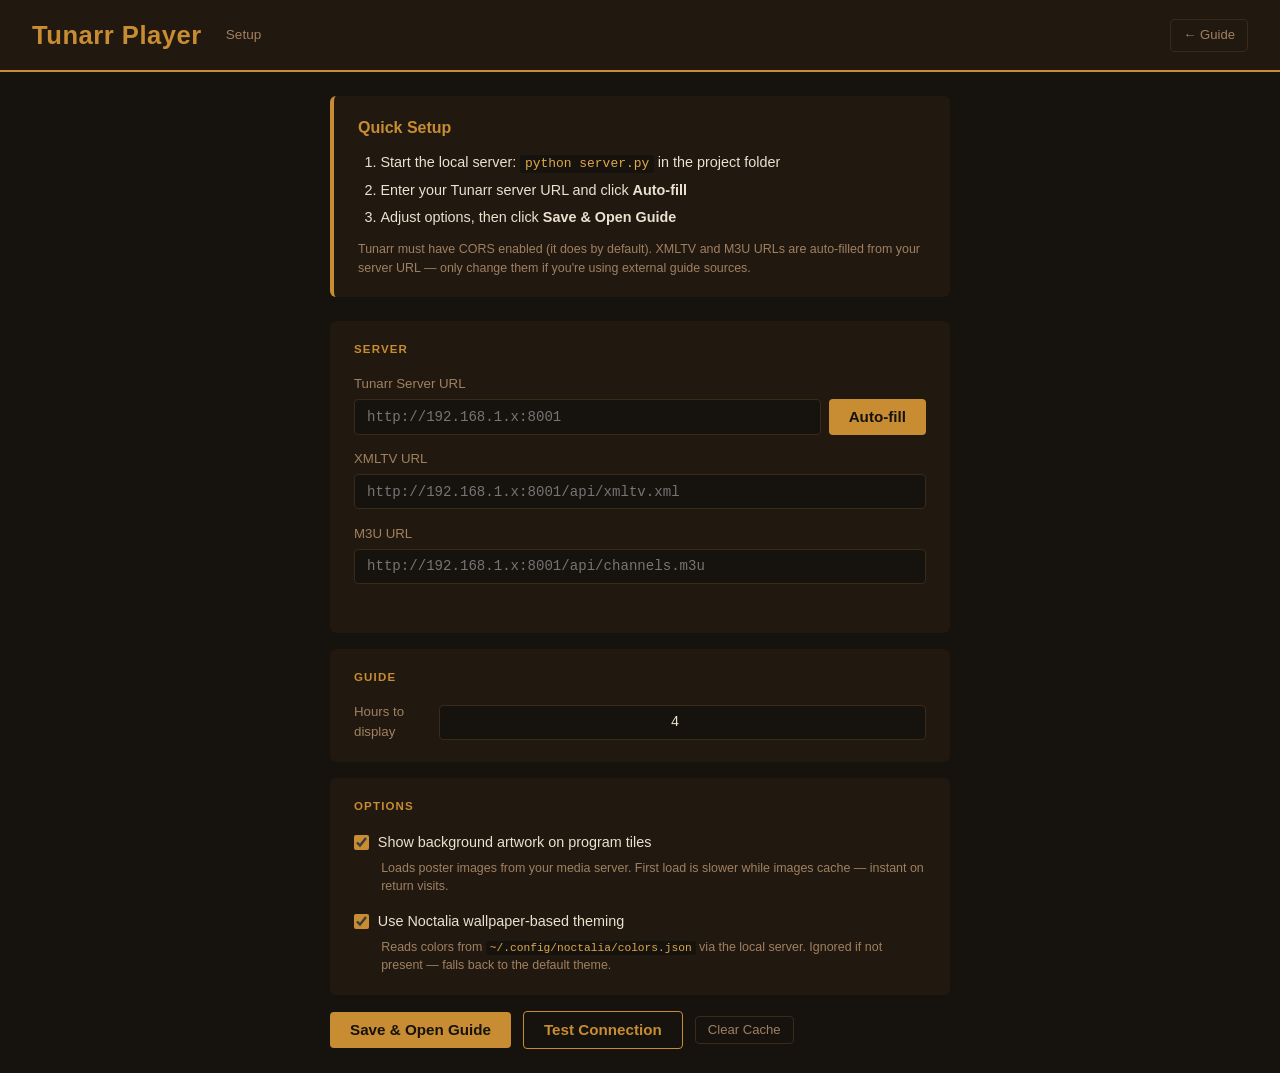
==== config.html @ 565047bf "first push" ====
<!DOCTYPE html>
<html lang="en">
<head>
    <meta charset="UTF-8">
    <meta name="viewport" content="width=device-width, initial-scale=1.0">
    <title>Tunarr Player — Setup</title>
    <link rel="stylesheet" href="css/style.css">
    <link rel="stylesheet" href="css/dark.css">
</head>
<body>
    <header>
        <h1>Tunarr Player</h1>
        <div class="time-display">Setup</div>
        <nav class="header-nav">
            <a href="index.html" class="nav-btn">← Guide</a>
        </nav>
    </header>

    <main>
        <div class="config-wrap">

            <div class="config-intro">
                <h2>Quick Setup</h2>
                <ol>
                    <li>Start the local server: <code>python server.py</code> in the project folder</li>
                    <li>Enter your Tunarr server URL and click <strong>Auto-fill</strong></li>
                    <li>Adjust options, then click <strong>Save &amp; Open Guide</strong></li>
                </ol>
                <p class="hint" style="margin-top:0.75rem; padding-left:0">
                    Tunarr must have CORS enabled (it does by default). XMLTV and M3U URLs
                    are auto-filled from your server URL — only change them if you're using
                    external guide sources.
                </p>
            </div>

            <form id="config-form">

                <section class="config-section">
                    <h3>Server</h3>
                    <div class="field-row">
                        <label for="server-url">Tunarr Server URL</label>
                        <div class="input-group">
                            <input type="text" id="server-url"
                                placeholder="http://192.168.1.x:8001" spellcheck="false">
                            <button type="button" id="auto-fill-btn" class="reload-btn">Auto-fill</button>
                        </div>
                    </div>
                    <div class="field-row">
                        <label for="xmltv-url">XMLTV URL</label>
                        <input type="text" id="xmltv-url"
                            placeholder="http://192.168.1.x:8001/api/xmltv.xml" spellcheck="false">
                    </div>
                    <div class="field-row">
                        <label for="m3u-url">M3U URL</label>
                        <input type="text" id="m3u-url"
                            placeholder="http://192.168.1.x:8001/api/channels.m3u" spellcheck="false">
                    </div>
                    <div id="connection-status" class="connection-status"></div>
                </section>

                <section class="config-section">
                    <h3>Guide</h3>
                    <div class="field-row field-row--inline">
                        <label for="guide-hours">Hours to display</label>
                        <input type="number" id="guide-hours" min="1" max="12" value="4">
                    </div>
                </section>

                <section class="config-section">
                    <h3>Options</h3>
                    <label class="checkbox-label">
                        <input type="checkbox" id="show-bg-images" checked>
                        <span>Show background artwork on program tiles</span>
                    </label>
                    <p class="hint">
                        Loads poster images from your media server. First load is slower while
                        images cache — instant on return visits.
                    </p>
                    <label class="checkbox-label">
                        <input type="checkbox" id="noctalia-theme" checked>
                        <span>Use Noctalia wallpaper-based theming</span>
                    </label>
                    <p class="hint">
                        Reads colors from <code>~/.config/noctalia/colors.json</code> via the
                        local server. Ignored if not present — falls back to the default theme.
                    </p>
                </section>

                <div class="config-actions">
                    <button type="submit" class="reload-btn">Save &amp; Open Guide</button>
                    <button type="button" id="test-btn" class="pip-btn">Test Connection</button>
                    <button type="button" id="clear-cache-btn" class="nav-btn">Clear Cache</button>
                </div>

            </form>
        </div>
    </main>

    <script src="js/config.js"></script>
</body>
</html>
---- css/style.css ----
* { margin: 0; padding: 0; box-sizing: border-box; }

body {
    font-family: -apple-system, BlinkMacSystemFont, 'Segoe UI', Roboto, Ubuntu, Cantarell, sans-serif;
    line-height: 1.5;
}

/* ── Header ──────────────────────────────────────────────────────────────────*/

header {
    padding: 1rem 2rem;
    border-bottom: 2px solid var(--accent-primary);
    display: flex;
    align-items: center;
    gap: 1.5rem;
}

header h1 {
    font-size: 1.6rem;
    color: var(--accent-primary);
    letter-spacing: 0.02em;
}

.time-display { font-size: 0.85rem; color: var(--text-secondary); }

.header-nav {
    margin-left: auto;
    display: flex;
    gap: 0.5rem;
    align-items: center;
}

.nav-btn {
    padding: 0.35rem 0.75rem;
    background: transparent;
    color: var(--text-secondary);
    border: 1px solid var(--border-color);
    border-radius: 4px;
    font-size: 0.82rem;
    font-family: inherit;
    cursor: pointer;
    text-decoration: none;
    display: inline-flex;
    align-items: center;
    gap: 0.3rem;
    transition: border-color 0.15s, color 0.15s;
    white-space: nowrap;
}

.nav-btn:hover {
    border-color: var(--accent-primary);
    color: var(--accent-primary);
}

.player-header { display: flex; align-items: center; gap: 1rem; width: 100%; }
.spacer        { flex: 1; }

/* ── Layout ──────────────────────────────────────────────────────────────────*/

main { padding: 1.5rem 2rem; }

/* ── Guide grid ──────────────────────────────────────────────────────────────*/

.guide-grid { display: flex; flex-direction: column; }

.guide-row {
    display: flex;
    border-bottom: 1px solid var(--border-color);
    min-height: 58px;
}

.channel-label {
    flex: 0 0 150px;
    padding: 0.75rem 1rem;
    border-right: 1px solid var(--border-color);
    border-left: 3px solid var(--accent-primary);
    font-weight: 600;
    font-size: 0.88rem;
    color: var(--accent-primary);
    display: flex;
    align-items: center;
    white-space: nowrap;
    overflow: hidden;
    text-overflow: ellipsis;
}

.guide-row.active-channel .channel-label {
    border-left-color: var(--accent-tertiary);
    color: var(--accent-tertiary);
    background: var(--current-program-bg);
}

.timeline {
    flex: 1;
    display: flex;
    gap: 2px;
    padding: 4px;
    overflow-x: auto;
    background: var(--bg-primary);
    /* overflow-x here clips absolute children — tooltips use fixed positioning instead */
}

/* ── Program boxes ───────────────────────────────────────────────────────────*/

.program-box {
    flex: 1;
    min-width: 180px;
    padding: 0.6rem 0.75rem;
    background: var(--program-bg);
    border: 1px solid var(--border-color);
    border-radius: 4px;
    cursor: pointer;
    transition: background 0.15s, border-color 0.15s, box-shadow 0.15s;
    position: relative;
    overflow: hidden;
}

.program-bg-image {
    position: absolute;
    inset: -10px;
    background-size: cover;
    background-position: center;
    filter: blur(8px);
    opacity: 0.18;
    z-index: 0;
    pointer-events: none;
}

.program-title,
.program-time {
    position: relative;
    z-index: 1;
}

.program-box:hover {
    background: var(--program-hover-bg);
    border-color: var(--accent-primary);
    box-shadow: 0 2px 10px var(--shadow);
}

.program-box.now-playing {
    border-left: 3px solid var(--accent-primary);
    background: var(--current-program-bg);
}

.program-title {
    font-weight: 600;
    font-size: 0.9rem;
    margin-bottom: 0.2rem;
    overflow: hidden;
    text-overflow: ellipsis;
    white-space: nowrap;
    color: var(--text-primary);
}

.program-time {
    font-size: 0.75rem;
    color: var(--text-secondary);
}

/* ── Global tooltip (fixed, escapes overflow containers) ─────────────────────*/

#global-tooltip {
    position: fixed;
    z-index: 9999;
    display: none;
    pointer-events: none;
    background: var(--tooltip-bg);
    color: var(--tooltip-text);
    border: 1px solid var(--accent-primary);
    border-radius: 8px;
    padding: 1rem;
    min-width: 270px;
    max-width: 360px;
    box-shadow: 0 8px 32px var(--shadow);
    font-size: 0.88rem;
    line-height: 1.45;
}

#global-tooltip h3 {
    color: var(--accent-primary);
    font-size: 1rem;
    margin-bottom: 0.35rem;
}

.tip-channel {
    font-size: 0.75rem;
    color: var(--accent-tertiary);
    margin-bottom: 0.35rem;
    text-transform: uppercase;
    letter-spacing: 0.05em;
}

#global-tooltip img {
    width: 100%;
    max-height: 150px;
    object-fit: cover;
    border-radius: 4px;
    margin-bottom: 0.5rem;
}

#global-tooltip p {
    color: var(--text-secondary);
    margin-bottom: 0.5rem;
}

.tip-meta {
    display: flex;
    gap: 0.75rem;
    flex-wrap: wrap;
    font-size: 0.78rem;
    color: var(--text-secondary);
    border-top: 1px solid var(--border-color);
    padding-top: 0.4rem;
    margin-top: 0.4rem;
}

/* ── Player page ─────────────────────────────────────────────────────────────*/

.back-button {
    padding: 0.45rem 0.9rem;
    background: var(--button-bg);
    color: var(--button-text);
    text-decoration: none;
    border-radius: 4px;
    font-size: 0.9rem;
    font-weight: 600;
    transition: background 0.15s;
}

.back-button:hover { background: var(--button-hover-bg); color: var(--accent-on-primary); }

.player-section { margin-bottom: 2rem; }

.video-wrapper {
    background: #000;
    border-radius: 8px;
    overflow: hidden;
    margin-bottom: 0.75rem;
    aspect-ratio: 16 / 9;
    border: 1px solid var(--border-color);
}

video { width: 100%; height: 100%; display: block; }

.player-controls {
    display: flex;
    align-items: center;
    gap: 1rem;
    padding: 0.75rem 1rem;
    background: var(--controls-bg);
    border-radius: 4px;
    border: 1px solid var(--border-color);
}

.reload-btn {
    padding: 0.6rem 1.25rem;
    background: var(--button-bg);
    color: var(--button-text);
    border: none;
    border-radius: 4px;
    font-size: 0.95rem;
    font-weight: 600;
    cursor: pointer;
    transition: background 0.15s, transform 0.1s;
    white-space: nowrap;
}

.reload-btn:hover:not(:disabled) { background: var(--button-hover-bg); transform: scale(1.04); }
.reload-btn:disabled              { opacity: 0.55; cursor: not-allowed; }

.pip-btn {
    padding: 0.6rem 1.25rem;
    background: transparent;
    color: var(--accent-primary);
    border: 1.5px solid var(--accent-primary);
    border-radius: 4px;
    font-size: 0.95rem;
    font-weight: 600;
    cursor: pointer;
    transition: background 0.15s, color 0.15s, transform 0.1s;
    white-space: nowrap;
    touch-action: manipulation;
}

.pip-btn:hover       { background: var(--accent-primary); color: var(--accent-on-primary); transform: scale(1.04); }
.pip-btn.pip-active  { background: var(--accent-primary); color: var(--accent-on-primary); }

.stream-info     { flex: 1; padding: 0 0.5rem; min-width: 0; }
#current-program { font-size: 0.92rem; color: var(--accent-secondary); font-weight: 500;
                   white-space: nowrap; overflow: hidden; text-overflow: ellipsis; }

.guide-section {
    border-top: 1px solid var(--border-color);
    padding-top: 1.5rem;
}

.guide-section h2 {
    margin-bottom: 1rem;
    font-size: 1.1rem;
    color: var(--accent-secondary);
    letter-spacing: 0.03em;
}

/* ── Error ───────────────────────────────────────────────────────────────────*/

.error {
    padding: 2rem;
    background: var(--error-bg);
    color: var(--error-text);
    border: 1px solid var(--error-text);
    border-radius: 8px;
    text-align: center;
    font-size: 1rem;
}

/* ── Tablet ───────────────────────────────────────────────────────────────────*/

@media (max-width: 768px) {
    .channel-label  { flex: 0 0 90px; font-size: 0.82rem; }
    .program-box    { min-width: 150px; }
    #global-tooltip { min-width: 220px; max-width: 280px; }
}

/* ── Mobile — guide rows become vertical cards ───────────────────────────────*/

@media (max-width: 600px) {
    header {
        padding: 0.65rem 0.9rem;
        gap: 0.65rem;
    }
    header h1 { font-size: 1.15rem; }
    .header-nav { display: none; }

    main { padding: 0.6rem; }

    /* ---- Guide grid ---- */
    .guide-grid { gap: 0.45rem; }

    .guide-row {
        flex-direction: column;
        border: 1px solid var(--border-color);
        border-bottom: 1px solid var(--border-color);
        border-radius: 6px;
        overflow: hidden;
        margin-bottom: 0;
    }

    .channel-label {
        flex: none;
        width: 100%;
        border-right: none;
        border-bottom: 1px solid var(--border-color);
        border-left-width: 4px;
        padding: 0.55rem 0.9rem;
        font-size: 0.95rem;
        background: var(--bg-secondary);
    }

    .timeline {
        flex-direction: column;
        overflow-x: hidden;
        padding: 0;
        gap: 0;
        background: transparent;
    }

    .program-box {
        min-width: 0;
        width: 100%;
        border-radius: 0;
        border: none;
        border-bottom: 1px solid var(--border-color);
        border-left: none;
        padding: 0.6rem 0.9rem;
        display: flex;
        align-items: baseline;
        gap: 0.75rem;
    }

    .program-box:last-child { border-bottom: none; }
    .program-box.now-playing { border-left: 3px solid var(--accent-primary); }

    .program-title {
        flex: 1;
        white-space: normal;
        font-size: 0.88rem;
    }

    .program-time {
        white-space: nowrap;
        font-size: 0.72rem;
        flex-shrink: 0;
    }

    /* ---- Player controls ---- */
    .player-controls {
        flex-wrap: wrap;
        gap: 0.5rem;
        padding: 0.6rem;
    }

    .stream-info {
        order: -1;
        width: 100%;
        padding: 0 0 0.25rem;
        border-bottom: 1px solid var(--border-color);
    }

    #current-program { font-size: 0.88rem; }

    .reload-btn, .pip-btn {
        flex: 1;
        padding: 0.75rem 0.5rem;
        font-size: 0.88rem;
        min-width: 0;
        touch-action: manipulation;
    }

    /* ---- Player header ---- */
    .player-header { gap: 0.6rem; }

    .player-header h1 {
        font-size: 1rem;
        overflow: hidden;
        text-overflow: ellipsis;
        white-space: nowrap;
    }

    .back-button { padding: 0.45rem 0.7rem; font-size: 0.85rem; }

    /* ---- Guide section ---- */
    .guide-section { padding-top: 1rem; }
    .guide-section h2 { font-size: 0.95rem; margin-bottom: 0.75rem; }
}

/* ── Config page ─────────────────────────────────────────────────────────────*/

.config-wrap {
    max-width: 620px;
    margin: 0 auto;
}

.config-intro {
    padding: 1.25rem 1.5rem;
    background: var(--bg-secondary);
    border-left: 4px solid var(--accent-primary);
    border-radius: 6px;
    margin-bottom: 1.5rem;
}

.config-intro h2 {
    font-size: 1rem;
    color: var(--accent-primary);
    margin-bottom: 0.75rem;
}

.config-intro ol {
    padding-left: 1.4rem;
    display: flex;
    flex-direction: column;
    gap: 0.35rem;
    font-size: 0.9rem;
}

.config-section {
    background: var(--bg-secondary);
    border-radius: 6px;
    padding: 1.25rem 1.5rem;
    margin-bottom: 1rem;
}

.config-section h3 {
    font-size: 0.72rem;
    text-transform: uppercase;
    letter-spacing: 0.1em;
    color: var(--accent-primary);
    margin-bottom: 1rem;
}

.field-row {
    display: flex;
    flex-direction: column;
    gap: 0.3rem;
    margin-bottom: 0.9rem;
}

.field-row:last-child { margin-bottom: 0; }

.field-row--inline {
    flex-direction: row;
    align-items: center;
    justify-content: space-between;
}

.field-row--inline input { width: 80px; text-align: center; }

.field-row label {
    font-size: 0.83rem;
    color: var(--text-secondary);
}

.field-row input[type="text"],
.field-row input[type="number"] {
    width: 100%;
    padding: 0.55rem 0.75rem;
    background: var(--bg-primary);
    border: 1px solid var(--border-color);
    border-radius: 4px;
    color: var(--text-primary);
    font-size: 0.88rem;
    font-family: monospace;
    transition: border-color 0.15s;
}

.field-row input:focus {
    outline: none;
    border-color: var(--accent-primary);
}

.input-group { display: flex; gap: 0.5rem; }
.input-group input { flex: 1; }

.checkbox-label {
    display: flex;
    align-items: flex-start;
    gap: 0.55rem;
    cursor: pointer;
    margin-bottom: 0.35rem;
    font-size: 0.9rem;
}

.checkbox-label input[type="checkbox"] {
    margin-top: 0.2rem;
    accent-color: var(--accent-primary);
    width: 15px;
    height: 15px;
    flex-shrink: 0;
    cursor: pointer;
}

.hint {
    font-size: 0.78rem;
    color: var(--text-secondary);
    line-height: 1.45;
    margin-bottom: 1rem;
    padding-left: 1.7rem;
}

.hint:last-child { margin-bottom: 0; }

.hint code, .config-intro code {
    background: var(--bg-primary);
    padding: 0.1em 0.35em;
    border-radius: 3px;
    font-size: 0.9em;
    color: var(--accent-tertiary);
}

.config-actions {
    display: flex;
    gap: 0.75rem;
    align-items: center;
    flex-wrap: wrap;
    margin-top: 0.5rem;
}

.connection-status {
    font-size: 0.83rem;
    margin-top: 0.6rem;
    min-height: 1.1em;
    color: var(--text-secondary);
}

.connection-status.ok    { color: #6dcc6d; }
.connection-status.error { color: var(--error-text); }
---- css/dark.css ----
/* Cappuccino dark — default theme, overridden at runtime by applyNoctaliaColors() */
:root {
    --bg-primary:             #16120e;
    --bg-secondary:           #211810;
    --text-primary:           #ece0cf;
    --text-secondary:         #a08060;
    --border-color:           #3a2a1a;

    --program-bg:             #211810;
    --program-hover-bg:       rgba(200,140,50,0.08);
    --current-program-bg:     rgba(200,140,50,0.13);
    --current-program-border: #c88c32;

    --button-bg:              #c88c32;
    --button-hover-bg:        #e0a848;
    --button-text:            #16120e;

    --controls-bg:            #16120e;
    --tooltip-bg:             #211810;
    --tooltip-text:           #ece0cf;

    --shadow:                 rgba(0,0,0,0.85);
    --error-bg:               rgba(200,80,50,0.18);
    --error-text:             #f08858;

    --accent-primary:         #c88c32;
    --accent-secondary:       #a08060;
    --accent-tertiary:        #e0a848;
    --accent-on-primary:      #16120e;
}

body    { background: var(--bg-primary);   color: var(--text-primary); }
header  { background: var(--bg-secondary); }
a       { color: var(--accent-primary); }
a:hover { color: var(--accent-tertiary); }
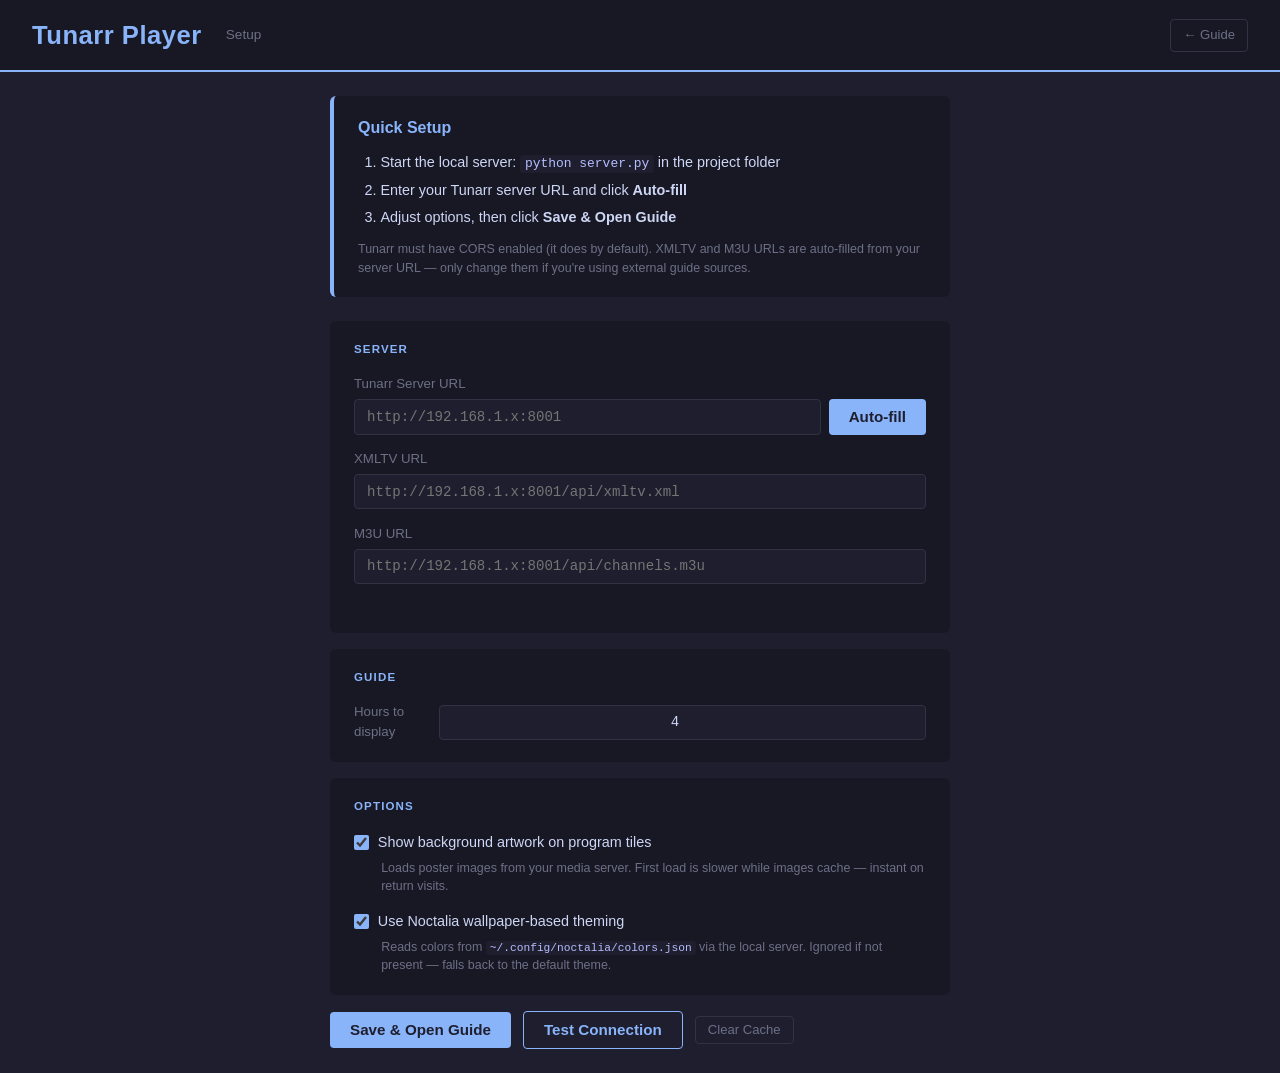
==== commit 1c9d5d71: "added favicon.svg" ====
--- a/config.html
+++ b/config.html
@@ -6,6 +6,7 @@
     <title>Tunarr Player — Setup</title>
     <link rel="stylesheet" href="css/style.css">
     <link rel="stylesheet" href="css/dark.css">
+    <link rel="icon" type="image/svg+xml" href="/favicon.svg">
 </head>
 <body>
     <header>
--- a/css/style.css
+++ b/css/style.css
@@ -57,16 +57,101 @@
 
 /* ── Layout ──────────────────────────────────────────────────────────────────*/
 
-main { padding: 1.5rem 2rem; }
-
-/* ── Guide grid ──────────────────────────────────────────────────────────────*/
-
-.guide-grid { display: flex; flex-direction: column; }
+main             { padding: 1.5rem 2rem; }
+main.guide-main  { padding: 0; }
+
+
+/* ── Guide wrapper ───────────────────────────────────────────────────────────*/
+
+.guide-wrapper { display: flex; flex-direction: column; position: relative; }
+
+/* Sticky time ruler row */
+.guide-time-row {
+    display: flex;
+    height: 38px;
+    position: sticky;
+    top: 0;
+    z-index: 10;
+    background: var(--bg-primary);
+    border-bottom: 2px solid var(--accent-primary);
+}
+
+.channel-label-spacer {
+    flex: 0 0 150px;
+    border-right: 1px solid var(--border-color);
+}
+
+.time-ruler {
+    flex: 1;
+    position: relative;
+    overflow: visible;
+}
+
+.time-marker {
+    position: absolute;
+    top: 50%;
+    transform: translateY(-50%);
+    font-size: 0.72rem;
+    color: var(--text-secondary);
+    white-space: nowrap;
+    padding-left: 0.3rem;
+    pointer-events: none;
+}
+
+.current-time-bubble {
+    position: absolute;
+    top: 50%;
+    transform: translate(-50%, -50%);
+    background: var(--accent-primary);
+    color: var(--accent-on-primary);
+    font-size: 0.7rem;
+    font-weight: 700;
+    padding: 0.18rem 0.45rem;
+    border-radius: 3px;
+    white-space: nowrap;
+    z-index: 2;
+    pointer-events: none;
+}
+
+/* Channel rows container */
+.guide-rows {
+    position: relative;
+}
+
+#guide-container {
+    position: relative;
+}
+
+/* Subtle vertical lines at each time interval */
+.guide-grid-line {
+    position: absolute;
+    top: 0;
+    bottom: 0;
+    width: 1px;
+    background: var(--border-color);
+    opacity: 0.5;
+    z-index: 1;
+    pointer-events: none;
+}
+
+/* Vertical current-time indicator */
+.current-time-line {
+    position: absolute;
+    top: 0;
+    bottom: 0;
+    width: 2px;
+    background: var(--accent-primary);
+    opacity: 0.8;
+    z-index: 6;
+    pointer-events: none;
+}
+
+/* ── Guide rows ──────────────────────────────────────────────────────────────*/
 
 .guide-row {
     display: flex;
     border-bottom: 1px solid var(--border-color);
-    min-height: 58px;
+    height: 62px;
 }
 
 .channel-label {
@@ -82,6 +167,9 @@
     white-space: nowrap;
     overflow: hidden;
     text-overflow: ellipsis;
+    position: relative;
+    z-index: 2;
+    background: var(--bg-secondary);
 }
 
 .guide-row.active-channel .channel-label {
@@ -92,27 +180,26 @@
 
 .timeline {
     flex: 1;
-    display: flex;
-    gap: 2px;
-    padding: 4px;
-    overflow-x: auto;
+    position: relative;
+    overflow: hidden;
     background: var(--bg-primary);
-    /* overflow-x here clips absolute children — tooltips use fixed positioning instead */
 }
 
 /* ── Program boxes ───────────────────────────────────────────────────────────*/
 
 .program-box {
-    flex: 1;
-    min-width: 180px;
-    padding: 0.6rem 0.75rem;
+    position: absolute;
+    top: 2px;
+    bottom: 2px;
+    padding: 0.35rem 0.55rem;
     background: var(--program-bg);
     border: 1px solid var(--border-color);
     border-radius: 4px;
     cursor: pointer;
     transition: background 0.15s, border-color 0.15s, box-shadow 0.15s;
-    position: relative;
     overflow: hidden;
+    box-sizing: border-box;
+    z-index: 2;
 }
 
 .program-bg-image {
@@ -264,6 +351,9 @@
     cursor: pointer;
     transition: background 0.15s, transform 0.1s;
     white-space: nowrap;
+    display: inline-flex;
+    align-items: center;
+    gap: 0.4rem;
 }
 
 .reload-btn:hover:not(:disabled) { background: var(--button-hover-bg); transform: scale(1.04); }
@@ -317,9 +407,9 @@
 /* ── Tablet ───────────────────────────────────────────────────────────────────*/
 
 @media (max-width: 768px) {
-    .channel-label  { flex: 0 0 90px; font-size: 0.82rem; }
-    .program-box    { min-width: 150px; }
-    #global-tooltip { min-width: 220px; max-width: 280px; }
+    .channel-label-spacer { flex: 0 0 90px; }
+    .channel-label        { flex: 0 0 90px; font-size: 0.82rem; }
+    #global-tooltip       { min-width: 220px; max-width: 280px; }
 }
 
 /* ── Mobile — guide rows become vertical cards ───────────────────────────────*/
@@ -332,18 +422,20 @@
     header h1 { font-size: 1.15rem; }
     .header-nav { display: none; }
 
-    main { padding: 0.6rem; }
-
-    /* ---- Guide grid ---- */
-    .guide-grid { gap: 0.45rem; }
-
+    /* Hide time ruler and indicator on mobile */
+    .guide-time-row     { display: none; }
+    .current-time-line  { display: none !important; }
+    .guide-grid-line    { display: none; }
+    .program-bg-image   { display: none !important; }
+
+    /* ---- Guide rows become cards ---- */
     .guide-row {
         flex-direction: column;
+        height: auto;
         border: 1px solid var(--border-color);
-        border-bottom: 1px solid var(--border-color);
         border-radius: 6px;
         overflow: hidden;
-        margin-bottom: 0;
+        margin-bottom: 0.4rem;
     }
 
     .channel-label {
@@ -357,29 +449,34 @@
         background: var(--bg-secondary);
     }
 
+    /* Reset timeline to vertical static flow */
     .timeline {
+        position: static;
+        height: auto;
+        display: flex;
         flex-direction: column;
         overflow-x: hidden;
-        padding: 0;
-        gap: 0;
         background: transparent;
     }
 
+    /* Reset program boxes to static full-width items */
     .program-box {
-        min-width: 0;
-        width: 100%;
+        position: static !important;
+        width: 100% !important;
+        left: auto !important;
+        top: auto !important;
+        bottom: auto !important;
         border-radius: 0;
         border: none;
         border-bottom: 1px solid var(--border-color);
-        border-left: none;
         padding: 0.6rem 0.9rem;
         display: flex;
         align-items: baseline;
         gap: 0.75rem;
     }
 
-    .program-box:last-child { border-bottom: none; }
-    .program-box.now-playing { border-left: 3px solid var(--accent-primary); }
+    .program-box:last-child   { border-bottom: none; }
+    .program-box.now-playing  { border-left: 3px solid var(--accent-primary); }
 
     .program-title {
         flex: 1;
@@ -393,17 +490,32 @@
         flex-shrink: 0;
     }
 
+    /* ---- Player page layout ---- */
+    main { padding: 0; }
+
+    .player-section { margin-bottom: 0; }
+
+    .video-wrapper {
+        border-radius: 0;
+        border-left: none;
+        border-right: none;
+        border-top: none;
+        margin-bottom: 0;
+    }
+
     /* ---- Player controls ---- */
     .player-controls {
-        flex-wrap: wrap;
-        gap: 0.5rem;
-        padding: 0.6rem;
+        flex-direction: column;
+        gap: 0.4rem;
+        padding: 0.5rem;
+        border-radius: 0;
+        border-left: none;
+        border-right: none;
     }
 
     .stream-info {
-        order: -1;
         width: 100%;
-        padding: 0 0 0.25rem;
+        padding: 0 0 0.4rem;
         border-bottom: 1px solid var(--border-color);
     }
 
@@ -411,10 +523,14 @@
 
     .reload-btn, .pip-btn {
         flex: 1;
-        padding: 0.75rem 0.5rem;
-        font-size: 0.88rem;
+        padding: 0.6rem 0.4rem;
+        font-size: 0.82rem;
         min-width: 0;
         touch-action: manipulation;
+        display: inline-flex;
+        align-items: center;
+        justify-content: center;
+        gap: 0.35rem;
     }
 
     /* ---- Player header ---- */
@@ -430,8 +546,7 @@
     .back-button { padding: 0.45rem 0.7rem; font-size: 0.85rem; }
 
     /* ---- Guide section ---- */
-    .guide-section { padding-top: 1rem; }
-    .guide-section h2 { font-size: 0.95rem; margin-bottom: 0.75rem; }
+    .guide-section { padding-top: 0; }
 }
 
 /* ── Config page ─────────────────────────────────────────────────────────────*/
--- a/css/dark.css
+++ b/css/dark.css
@@ -1,32 +1,32 @@
-/* Cappuccino dark — default theme, overridden at runtime by applyNoctaliaColors() */
+/* Catppuccin Mocha — default theme, overridden at runtime by applyNoctaliaColors() */
 :root {
-    --bg-primary:             #16120e;
-    --bg-secondary:           #211810;
-    --text-primary:           #ece0cf;
-    --text-secondary:         #a08060;
-    --border-color:           #3a2a1a;
+    --bg-primary:             #1e1e2e;
+    --bg-secondary:           #181825;
+    --text-primary:           #cdd6f4;
+    --text-secondary:         #6c7086;
+    --border-color:           #313244;
 
-    --program-bg:             #211810;
-    --program-hover-bg:       rgba(200,140,50,0.08);
-    --current-program-bg:     rgba(200,140,50,0.13);
-    --current-program-border: #c88c32;
+    --program-bg:             #181825;
+    --program-hover-bg:       rgba(137,180,250,0.08);
+    --current-program-bg:     rgba(137,180,250,0.12);
+    --current-program-border: #89b4fa;
 
-    --button-bg:              #c88c32;
-    --button-hover-bg:        #e0a848;
-    --button-text:            #16120e;
+    --button-bg:              #89b4fa;
+    --button-hover-bg:        #b4befe;
+    --button-text:            #1e1e2e;
 
-    --controls-bg:            #16120e;
-    --tooltip-bg:             #211810;
-    --tooltip-text:           #ece0cf;
+    --controls-bg:            #1e1e2e;
+    --tooltip-bg:             #181825;
+    --tooltip-text:           #cdd6f4;
 
     --shadow:                 rgba(0,0,0,0.85);
-    --error-bg:               rgba(200,80,50,0.18);
-    --error-text:             #f08858;
+    --error-bg:               rgba(243,139,168,0.15);
+    --error-text:             #f38ba8;
 
-    --accent-primary:         #c88c32;
-    --accent-secondary:       #a08060;
-    --accent-tertiary:        #e0a848;
-    --accent-on-primary:      #16120e;
+    --accent-primary:         #89b4fa;
+    --accent-secondary:       #cba6f7;
+    --accent-tertiary:        #b4befe;
+    --accent-on-primary:      #1e1e2e;
 }
 
 body    { background: var(--bg-primary);   color: var(--text-primary); }
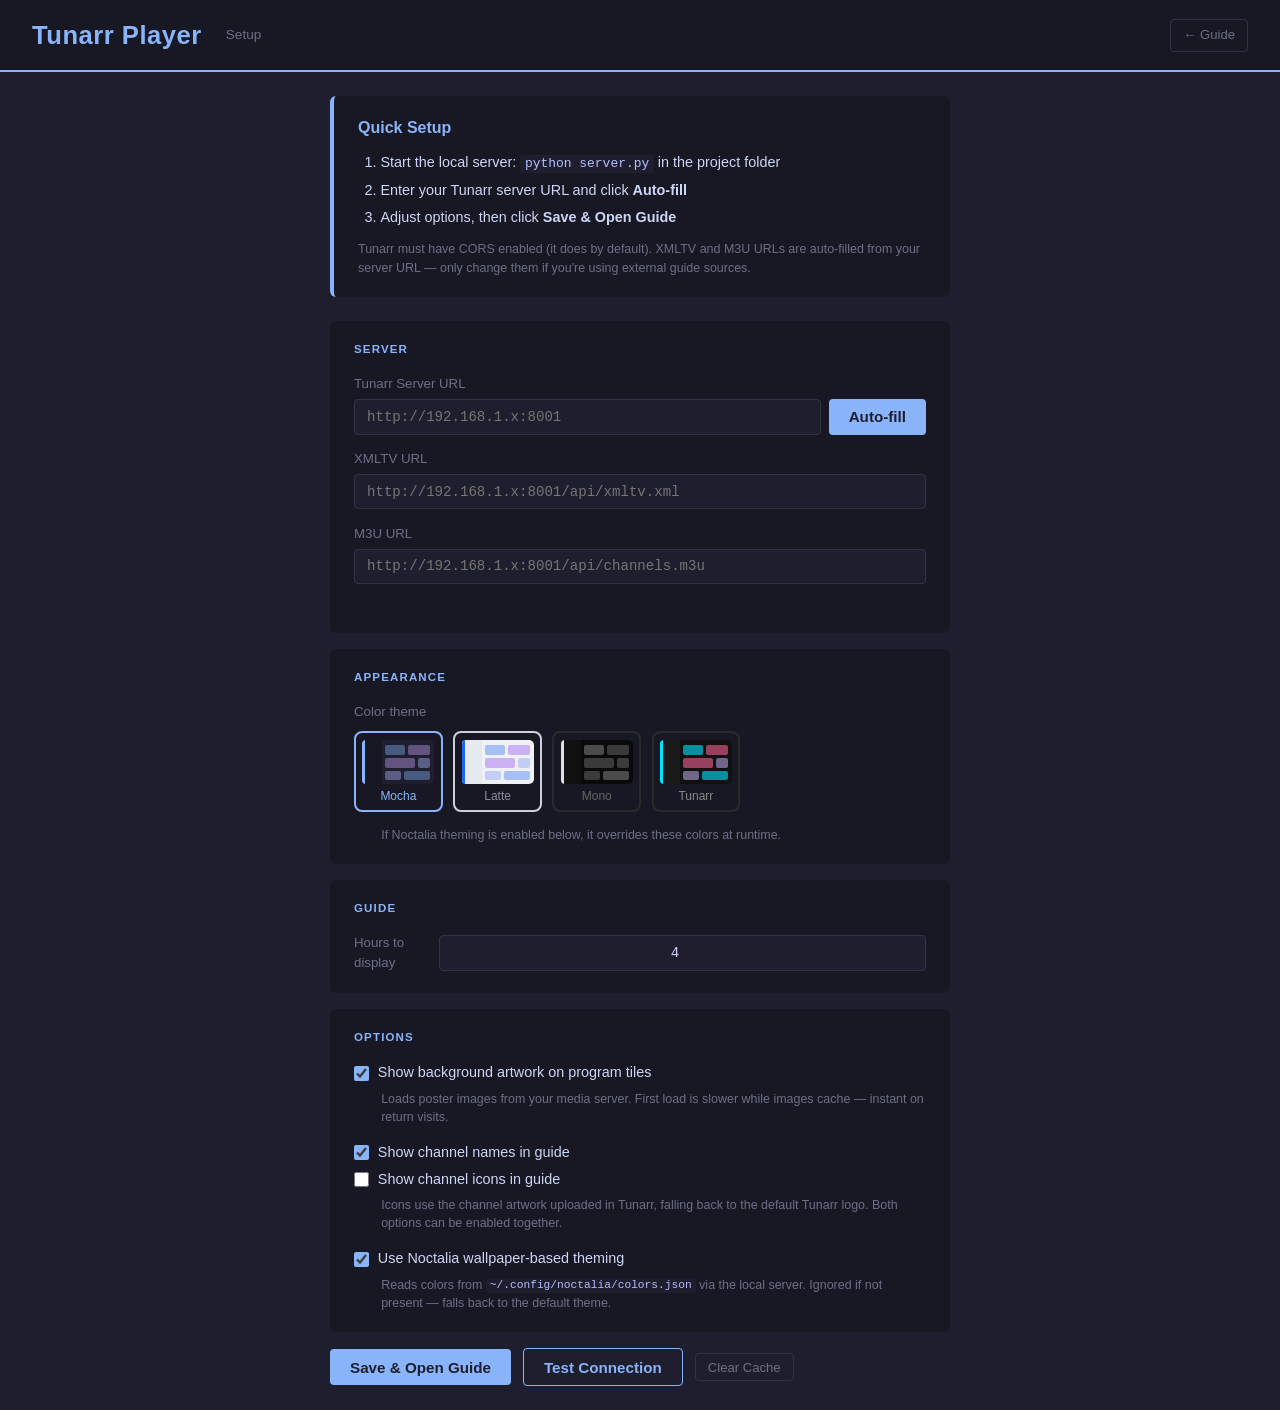
==== commit 6055d66c: "Added themes and channel icons" ====
--- a/config.html
+++ b/config.html
@@ -7,6 +7,7 @@
     <link rel="stylesheet" href="css/style.css">
     <link rel="stylesheet" href="css/dark.css">
     <link rel="icon" type="image/svg+xml" href="/favicon.svg">
+    <script>(function(){var c=JSON.parse(localStorage.getItem('tunarr_config')||'{}');if(c.colorTheme)document.documentElement.setAttribute('data-theme',c.colorTheme);})()</script>
 </head>
 <body>
     <header>
@@ -60,6 +61,79 @@
                 </section>
 
                 <section class="config-section">
+                    <h3>Appearance</h3>
+                    <div class="field-row">
+                        <label>Color theme</label>
+                        <div class="theme-picker">
+
+                            <button type="button" class="theme-btn" data-theme="mocha">
+                                <svg width="72" height="44" viewBox="0 0 72 44" xmlns="http://www.w3.org/2000/svg">
+                                    <rect width="72" height="44" rx="5" fill="#1e1e2e"/>
+                                    <rect x="0" y="0" width="20" height="44" fill="#181825"/>
+                                    <rect x="0" y="0" width="3" height="44" fill="#89b4fa"/>
+                                    <rect x="23" y="5"  width="20" height="10" rx="2" fill="#89b4fa" fill-opacity="0.4"/>
+                                    <rect x="46" y="5"  width="22" height="10" rx="2" fill="#cba6f7" fill-opacity="0.4"/>
+                                    <rect x="23" y="18" width="30" height="10" rx="2" fill="#cba6f7" fill-opacity="0.4"/>
+                                    <rect x="56" y="18" width="12" height="10" rx="2" fill="#b4befe" fill-opacity="0.4"/>
+                                    <rect x="23" y="31" width="16" height="9"  rx="2" fill="#b4befe" fill-opacity="0.4"/>
+                                    <rect x="42" y="31" width="26" height="9"  rx="2" fill="#89b4fa" fill-opacity="0.4"/>
+                                </svg>
+                                <span>Mocha</span>
+                            </button>
+
+                            <button type="button" class="theme-btn" data-theme="latte">
+                                <svg width="72" height="44" viewBox="0 0 72 44" xmlns="http://www.w3.org/2000/svg">
+                                    <rect width="72" height="44" rx="5" fill="#eff1f5"/>
+                                    <rect x="0" y="0" width="20" height="44" fill="#e6e9ef"/>
+                                    <rect x="0" y="0" width="3" height="44" fill="#1e66f5"/>
+                                    <rect x="23" y="5"  width="20" height="10" rx="2" fill="#1e66f5" fill-opacity="0.35"/>
+                                    <rect x="46" y="5"  width="22" height="10" rx="2" fill="#8839ef" fill-opacity="0.35"/>
+                                    <rect x="23" y="18" width="30" height="10" rx="2" fill="#8839ef" fill-opacity="0.35"/>
+                                    <rect x="56" y="18" width="12" height="10" rx="2" fill="#7287fd" fill-opacity="0.35"/>
+                                    <rect x="23" y="31" width="16" height="9"  rx="2" fill="#7287fd" fill-opacity="0.35"/>
+                                    <rect x="42" y="31" width="26" height="9"  rx="2" fill="#1e66f5" fill-opacity="0.35"/>
+                                </svg>
+                                <span>Latte</span>
+                            </button>
+
+                            <button type="button" class="theme-btn" data-theme="mono">
+                                <svg width="72" height="44" viewBox="0 0 72 44" xmlns="http://www.w3.org/2000/svg">
+                                    <rect width="72" height="44" rx="5" fill="#0a0a0a"/>
+                                    <rect x="0" y="0" width="20" height="44" fill="#111111"/>
+                                    <rect x="0" y="0" width="3" height="44" fill="#e0e0e0"/>
+                                    <rect x="23" y="5"  width="20" height="10" rx="2" fill="#e0e0e0" fill-opacity="0.3"/>
+                                    <rect x="46" y="5"  width="22" height="10" rx="2" fill="#aaaaaa" fill-opacity="0.3"/>
+                                    <rect x="23" y="18" width="30" height="10" rx="2" fill="#aaaaaa" fill-opacity="0.3"/>
+                                    <rect x="56" y="18" width="12" height="10" rx="2" fill="#ffffff" fill-opacity="0.2"/>
+                                    <rect x="23" y="31" width="16" height="9"  rx="2" fill="#ffffff" fill-opacity="0.2"/>
+                                    <rect x="42" y="31" width="26" height="9"  rx="2" fill="#e0e0e0" fill-opacity="0.3"/>
+                                </svg>
+                                <span>Mono</span>
+                            </button>
+
+                            <button type="button" class="theme-btn" data-theme="tunarr">
+                                <svg width="72" height="44" viewBox="0 0 72 44" xmlns="http://www.w3.org/2000/svg">
+                                    <rect width="72" height="44" rx="5" fill="#111111"/>
+                                    <rect x="0" y="0" width="20" height="44" fill="#1a1a1a"/>
+                                    <rect x="0" y="0" width="3" height="44" fill="#00e5ff"/>
+                                    <rect x="23" y="5"  width="20" height="10" rx="2" fill="#00e5ff" fill-opacity="0.6"/>
+                                    <rect x="46" y="5"  width="22" height="10" rx="2" fill="#f06292" fill-opacity="0.6"/>
+                                    <rect x="23" y="18" width="30" height="10" rx="2" fill="#f06292" fill-opacity="0.6"/>
+                                    <rect x="56" y="18" width="12" height="10" rx="2" fill="#b39ddb" fill-opacity="0.6"/>
+                                    <rect x="23" y="31" width="16" height="9"  rx="2" fill="#b39ddb" fill-opacity="0.6"/>
+                                    <rect x="42" y="31" width="26" height="9"  rx="2" fill="#00e5ff" fill-opacity="0.6"/>
+                                </svg>
+                                <span>Tunarr</span>
+                            </button>
+
+                        </div>
+                    </div>
+                    <p class="hint">
+                        If Noctalia theming is enabled below, it overrides these colors at runtime.
+                    </p>
+                </section>
+
+                <section class="config-section">
                     <h3>Guide</h3>
                     <div class="field-row field-row--inline">
                         <label for="guide-hours">Hours to display</label>
@@ -76,6 +150,18 @@
                     <p class="hint">
                         Loads poster images from your media server. First load is slower while
                         images cache — instant on return visits.
+                    </p>
+                    <label class="checkbox-label">
+                        <input type="checkbox" id="show-channel-names" checked>
+                        <span>Show channel names in guide</span>
+                    </label>
+                    <label class="checkbox-label">
+                        <input type="checkbox" id="show-channel-icons">
+                        <span>Show channel icons in guide</span>
+                    </label>
+                    <p class="hint">
+                        Icons use the channel artwork uploaded in Tunarr, falling back to the
+                        default Tunarr logo. Both options can be enabled together.
                     </p>
                     <label class="checkbox-label">
                         <input type="checkbox" id="noctalia-theme" checked>
@@ -97,6 +183,7 @@
         </div>
     </main>
 
+    <script src="js/utils.js"></script>
     <script src="js/config.js"></script>
 </body>
 </html>
--- a/css/style.css
+++ b/css/style.css
@@ -151,7 +151,7 @@
 .guide-row {
     display: flex;
     border-bottom: 1px solid var(--border-color);
-    height: 62px;
+    height: 76px;
 }
 
 .channel-label {
@@ -164,12 +164,50 @@
     color: var(--accent-primary);
     display: flex;
     align-items: center;
-    white-space: nowrap;
+    gap: 0.45rem;
     overflow: hidden;
-    text-overflow: ellipsis;
     position: relative;
     z-index: 2;
     background: var(--bg-secondary);
+}
+
+.channel-label--has-icon {
+    padding: 0.3rem 0.5rem;
+}
+
+.channel-label--icon-only {
+    justify-content: center;
+    padding: 0.2rem 0.35rem;
+}
+
+.channel-name {
+    flex: 1;
+    min-width: 0;
+    overflow: hidden;
+    display: -webkit-box;
+    -webkit-line-clamp: 2;
+    -webkit-box-orient: vertical;
+    white-space: normal;
+    line-height: 1.25;
+}
+
+.channel-icon-wrap {
+    flex: 0 0 auto;
+    display: flex;
+    align-items: center;
+    justify-content: center;
+}
+
+.channel-icon-wrap .channel-icon {
+    display: block;
+    height: 36px;
+    width: 36px;
+    object-fit: contain;
+}
+
+.channel-label--icon-only .channel-icon-wrap .channel-icon {
+    height: 46px;
+    width: 110px;
 }
 
 .guide-row.active-channel .channel-label {
@@ -449,6 +487,14 @@
         background: var(--bg-secondary);
     }
 
+    .channel-label--has-icon { padding: 0.35rem 0.6rem; }
+    .channel-label--icon-only { padding: 0.25rem 0.5rem; }
+
+    .channel-label--icon-only .channel-icon-wrap .channel-icon {
+        height: 40px;
+        width: 80px;
+    }
+
     /* Reset timeline to vertical static flow */
     .timeline {
         position: static;
@@ -469,25 +515,70 @@
         border-radius: 0;
         border: none;
         border-bottom: 1px solid var(--border-color);
-        padding: 0.6rem 0.9rem;
-        display: flex;
-        align-items: baseline;
-        gap: 0.75rem;
-    }
-
-    .program-box:last-child   { border-bottom: none; }
-    .program-box.now-playing  { border-left: 3px solid var(--accent-primary); }
+        padding: 0;
+        display: block;
+    }
+
+    .program-box:last-child  { border-bottom: none; }
+    .program-box.now-playing { border-left: 3px solid var(--accent-primary); }
 
     .program-title {
-        flex: 1;
         white-space: normal;
-        font-size: 0.88rem;
+        font-size: 0.92rem;
+        margin-bottom: 0.2rem;
     }
 
     .program-time {
         white-space: nowrap;
+        font-size: 0.75rem;
+        flex-shrink: 0;
+    }
+
+    .mobile-program-card { cursor: pointer; }
+
+    .mobile-prog-main {
+        padding: 0.6rem 0.9rem 0.45rem;
+    }
+
+    .mobile-prog-meta {
+        display: flex;
+        justify-content: space-between;
+        align-items: center;
+        gap: 0.5rem;
+        margin-bottom: 0.45rem;
+    }
+
+    .mobile-time-left {
         font-size: 0.72rem;
+        color: var(--accent-primary);
+        white-space: nowrap;
         flex-shrink: 0;
+    }
+
+    .mobile-progress-bar {
+        height: 3px;
+        background: var(--border-color);
+        border-radius: 2px;
+        overflow: hidden;
+    }
+
+    .mobile-progress-fill {
+        height: 100%;
+        background: var(--accent-primary);
+        border-radius: 2px;
+        transition: width 1s linear;
+    }
+
+    .mobile-next {
+        padding: 0.35rem 0.9rem;
+        font-size: 0.75rem;
+        color: var(--text-secondary);
+        background: var(--bg-secondary);
+        border-top: 1px solid var(--border-color);
+    }
+
+    .mobile-next span {
+        color: var(--text-primary);
     }
 
     /* ---- Player page layout ---- */
@@ -662,6 +753,46 @@
     padding-left: 1.7rem;
 }
 
+/* ── Theme picker ────────────────────────────────────────────────────────────*/
+
+.theme-picker {
+    display: flex;
+    gap: 0.65rem;
+    flex-wrap: wrap;
+    margin-top: 0.25rem;
+}
+
+.theme-btn {
+    display: flex;
+    flex-direction: column;
+    align-items: center;
+    gap: 0.35rem;
+    padding: 0.4rem;
+    border: 2px solid var(--border-color);
+    border-radius: 8px;
+    background: transparent;
+    cursor: pointer;
+    font-size: 0.75rem;
+    font-family: inherit;
+    color: var(--text-secondary);
+    transition: border-color 0.15s, color 0.15s;
+}
+
+.theme-btn:hover {
+    border-color: var(--accent-secondary);
+    color: var(--text-primary);
+}
+
+.theme-btn.active {
+    border-color: var(--accent-primary);
+    color: var(--accent-primary);
+}
+
+.theme-btn svg {
+    border-radius: 4px;
+    display: block;
+}
+
 .hint:last-child { margin-bottom: 0; }
 
 .hint code, .config-intro code {
--- a/css/dark.css
+++ b/css/dark.css
@@ -33,3 +33,96 @@
 header  { background: var(--bg-secondary); }
 a       { color: var(--accent-primary); }
 a:hover { color: var(--accent-tertiary); }
+
+/* ── Catppuccin Latte ────────────────────────────────────────────────────────*/
+[data-theme="latte"] {
+    --bg-primary:             #eff1f5;
+    --bg-secondary:           #e6e9ef;
+    --text-primary:           #4c4f69;
+    --text-secondary:         #8c8fa1;
+    --border-color:           #ccd0da;
+
+    --program-bg:             #dce0e8;
+    --program-hover-bg:       rgba(30,102,245,0.08);
+    --current-program-bg:     rgba(30,102,245,0.10);
+    --current-program-border: #1e66f5;
+
+    --button-bg:              #1e66f5;
+    --button-hover-bg:        #7287fd;
+    --button-text:            #eff1f5;
+
+    --controls-bg:            #eff1f5;
+    --tooltip-bg:             #dce0e8;
+    --tooltip-text:           #4c4f69;
+
+    --shadow:                 rgba(76,79,105,0.25);
+    --error-bg:               rgba(210,15,57,0.10);
+    --error-text:             #d20f39;
+
+    --accent-primary:         #1e66f5;
+    --accent-secondary:       #8839ef;
+    --accent-tertiary:        #7287fd;
+    --accent-on-primary:      #eff1f5;
+}
+
+/* ── Monochrome ──────────────────────────────────────────────────────────────*/
+[data-theme="mono"] {
+    --bg-primary:             #0a0a0a;
+    --bg-secondary:           #111111;
+    --text-primary:           #e8e8e8;
+    --text-secondary:         #666666;
+    --border-color:           #2a2a2a;
+
+    --program-bg:             #111111;
+    --program-hover-bg:       rgba(255,255,255,0.05);
+    --current-program-bg:     rgba(255,255,255,0.08);
+    --current-program-border: #888888;
+
+    --button-bg:              #e0e0e0;
+    --button-hover-bg:        #ffffff;
+    --button-text:            #0a0a0a;
+
+    --controls-bg:            #0a0a0a;
+    --tooltip-bg:             #111111;
+    --tooltip-text:           #e8e8e8;
+
+    --shadow:                 rgba(0,0,0,0.95);
+    --error-bg:               rgba(255,80,80,0.10);
+    --error-text:             #ff5555;
+
+    --accent-primary:         #e0e0e0;
+    --accent-secondary:       #aaaaaa;
+    --accent-tertiary:        #ffffff;
+    --accent-on-primary:      #0a0a0a;
+}
+
+/* ── Tunarr ──────────────────────────────────────────────────────────────────*/
+[data-theme="tunarr"] {
+    --bg-primary:             #111111;
+    --bg-secondary:           #1a1a1a;
+    --text-primary:           #ffffff;
+    --text-secondary:         #888888;
+    --border-color:           #2a2a2a;
+
+    --program-bg:             #1a1a1a;
+    --program-hover-bg:       rgba(0,229,255,0.08);
+    --current-program-bg:     rgba(0,229,255,0.12);
+    --current-program-border: #00e5ff;
+
+    --button-bg:              #00e5ff;
+    --button-hover-bg:        #40efff;
+    --button-text:            #111111;
+
+    --controls-bg:            #111111;
+    --tooltip-bg:             #1a1a1a;
+    --tooltip-text:           #ffffff;
+
+    --shadow:                 rgba(0,0,0,0.95);
+    --error-bg:               rgba(240,98,146,0.15);
+    --error-text:             #f06292;
+
+    --accent-primary:         #00e5ff;
+    --accent-secondary:       #f06292;
+    --accent-tertiary:        #b39ddb;
+    --accent-on-primary:      #111111;
+}
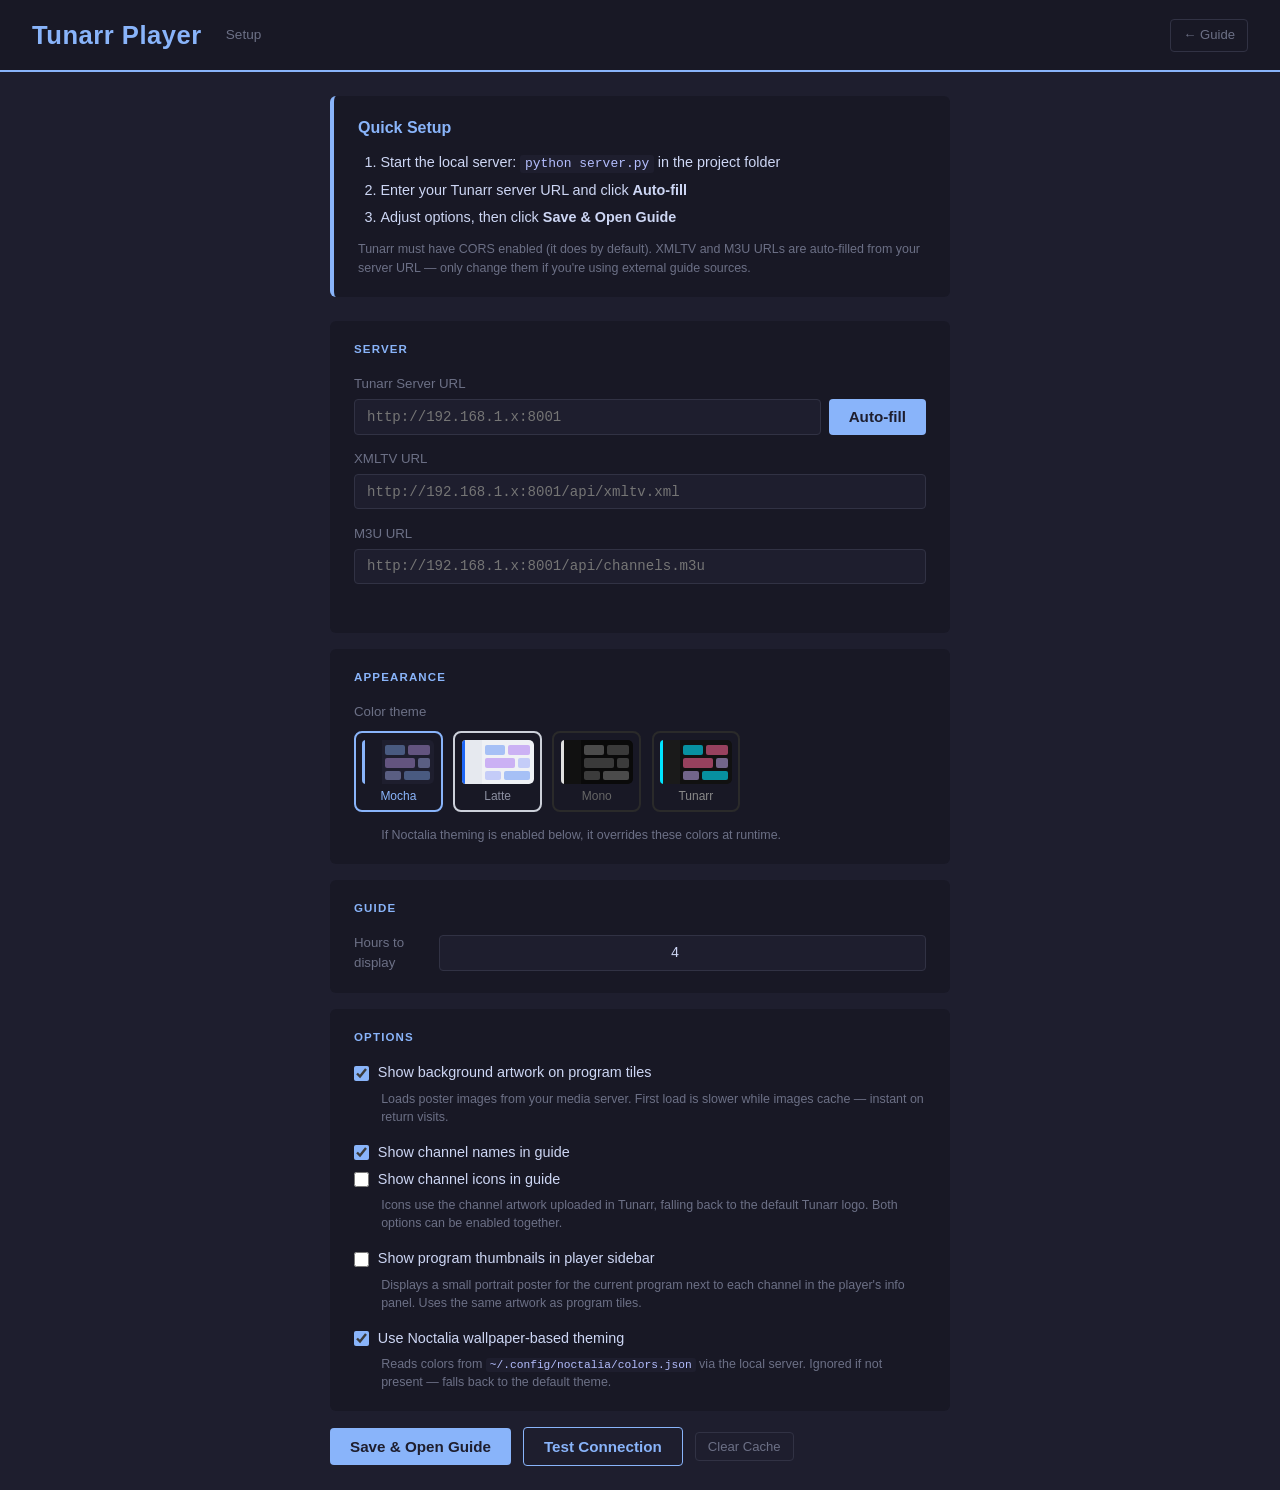
==== commit 80a3bb10: "Add sidebar poster option and enhance info panel functionality" ====
--- a/config.html
+++ b/config.html
@@ -164,6 +164,14 @@
                         default Tunarr logo. Both options can be enabled together.
                     </p>
                     <label class="checkbox-label">
+                        <input type="checkbox" id="show-sidebar-posters">
+                        <span>Show program thumbnails in player sidebar</span>
+                    </label>
+                    <p class="hint">
+                        Displays a small portrait poster for the current program next to each
+                        channel in the player's info panel. Uses the same artwork as program tiles.
+                    </p>
+                    <label class="checkbox-label">
                         <input type="checkbox" id="noctalia-theme" checked>
                         <span>Use Noctalia wallpaper-based theming</span>
                     </label>
--- a/css/style.css
+++ b/css/style.css
@@ -58,7 +58,7 @@
 /* ── Layout ──────────────────────────────────────────────────────────────────*/
 
 main             { padding: 1.5rem 2rem; }
-main.guide-main  { padding: 0; }
+main.guide-main  { padding: 0.4rem 2rem 0; }
 
 
 /* ── Guide wrapper ───────────────────────────────────────────────────────────*/
@@ -73,7 +73,7 @@
     top: 0;
     z-index: 10;
     background: var(--bg-primary);
-    border-bottom: 2px solid var(--accent-primary);
+    border-bottom: 1px solid var(--border-color);
 }
 
 .channel-label-spacer {
@@ -158,8 +158,10 @@
     flex: 0 0 150px;
     padding: 0.75rem 1rem;
     border-right: 1px solid var(--border-color);
-    border-left: 3px solid var(--accent-primary);
+    border-left: 2px solid var(--accent-primary);
     font-weight: 600;
+    cursor: pointer;
+    transition: background 0.15s, border-left-color 0.15s, box-shadow 0.15s, color 0.15s;
     font-size: 0.88rem;
     color: var(--accent-primary);
     display: flex;
@@ -210,6 +212,13 @@
     width: 110px;
 }
 
+.channel-label:hover {
+    background: var(--program-hover-bg);
+    border-left-color: var(--accent-tertiary);
+    box-shadow: 2px 0 8px var(--shadow);
+    color: var(--accent-tertiary);
+}
+
 .guide-row.active-channel .channel-label {
     border-left-color: var(--accent-tertiary);
     color: var(--accent-tertiary);
@@ -227,14 +236,16 @@
 
 .program-box {
     position: absolute;
-    top: 2px;
-    bottom: 2px;
+    top: 0;
+    bottom: 0;
     padding: 0.35rem 0.55rem;
     background: var(--program-bg);
-    border: 1px solid var(--border-color);
-    border-radius: 4px;
+    border-top: 1px solid var(--border-color);
+    border-bottom: 1px solid var(--border-color);
+    border-right: 1px solid var(--border-color);
+    border-radius: 0;
     cursor: pointer;
-    transition: background 0.15s, border-color 0.15s, box-shadow 0.15s;
+    transition: background 0.15s;
     overflow: hidden;
     box-sizing: border-box;
     z-index: 2;
@@ -259,8 +270,6 @@
 
 .program-box:hover {
     background: var(--program-hover-bg);
-    border-color: var(--accent-primary);
-    box-shadow: 0 2px 10px var(--shadow);
 }
 
 .program-box.now-playing {
@@ -340,7 +349,138 @@
     margin-top: 0.4rem;
 }
 
+.tip-upnext {
+    border-top: 1px solid var(--border-color);
+    padding-top: 0.45rem;
+    margin-top: 0.45rem;
+}
+
+.tip-upnext-label {
+    display: block;
+    font-size: 0.62rem;
+    text-transform: uppercase;
+    letter-spacing: 0.08em;
+    font-weight: 700;
+    color: var(--text-secondary);
+    opacity: 0.65;
+    margin-bottom: 0.2rem;
+}
+
+.tip-upnext-title {
+    font-size: 0.88rem;
+    font-weight: 600;
+    color: var(--text-primary);
+}
+
+.tip-upnext-time {
+    font-size: 0.78rem;
+    color: var(--text-secondary);
+    margin-left: 0.4rem;
+}
+
 /* ── Player page ─────────────────────────────────────────────────────────────*/
+
+/* Full-viewport flex column: topbar natural height, main fills rest and scrolls */
+body.player-page {
+    height: 100dvh;
+    display: flex;
+    flex-direction: column;
+    overflow: hidden;
+}
+
+body.player-page main {
+    flex: 1;
+    min-height: 0;
+    overflow-y: auto;
+    padding: 0.75rem 2rem;
+}
+
+body.player-page .player-section {
+    height: 100%;
+    margin-bottom: 0;
+}
+
+body.player-page .video-wrapper {
+    height: 100%;
+    margin-bottom: 0;
+}
+
+.player-topbar {
+    display: flex;
+    align-items: center;
+    gap: 1rem;
+    padding: 0.55rem 2rem;
+    background: var(--bg-secondary);
+    border-bottom: 1px solid var(--border-color);
+}
+
+.topbar-info {
+    flex: 1;
+    display: flex;
+    align-items: center;
+    gap: 0.5rem;
+    overflow: hidden;
+    min-width: 0;
+}
+
+.topbar-channel {
+    font-weight: 700;
+    font-size: 0.95rem;
+    color: var(--accent-primary);
+    white-space: nowrap;
+}
+
+.topbar-sep {
+    color: var(--text-secondary);
+    flex-shrink: 0;
+}
+
+.topbar-program {
+    color: var(--text-secondary);
+    font-size: 0.88rem;
+    overflow: hidden;
+    text-overflow: ellipsis;
+    white-space: nowrap;
+}
+
+.topbar-next-sep {
+    color: var(--text-secondary);
+    opacity: 0.5;
+    flex-shrink: 0;
+}
+
+.topbar-next {
+    color: var(--text-secondary);
+    font-size: 0.82rem;
+    opacity: 0.75;
+    white-space: nowrap;
+    overflow: hidden;
+    text-overflow: ellipsis;
+}
+
+.topbar-actions {
+    display: flex;
+    gap: 0.5rem;
+    flex-shrink: 0;
+}
+
+.topbar-reload-btn {
+    padding: 0.45rem 0.85rem;
+    background: #2a2a2a;
+    color: #e8e8e8;
+    border: 1px solid #444;
+    border-radius: 4px;
+    font-size: 0.88rem;
+    font-weight: 500;
+    font-family: inherit;
+    cursor: pointer;
+    display: inline-flex;
+    align-items: center;
+    gap: 0.4rem;
+    transition: background 0.15s;
+}
+
+.topbar-reload-btn:hover { background: #383838; }
 
 .back-button {
     padding: 0.45rem 0.9rem;
@@ -355,14 +495,15 @@
 
 .back-button:hover { background: var(--button-hover-bg); color: var(--accent-on-primary); }
 
-.player-section { margin-bottom: 2rem; }
+.player-section { margin-bottom: 0.5rem; }
 
 .video-wrapper {
     background: #000;
     border-radius: 8px;
     overflow: hidden;
     margin-bottom: 0.75rem;
-    aspect-ratio: 16 / 9;
+    /* Natural 16:9 height, but never taller than viewport minus topbar+padding */
+    height: min(calc((100vw - 4rem) * 0.5625), calc(100vh - 8rem));
     border: 1px solid var(--border-color);
 }
 
@@ -442,6 +583,342 @@
     font-size: 1rem;
 }
 
+/* ── Desktop info panel ──────────────────────────────────────────────────────*/
+
+@media (min-width: 601px) {
+    body.player-page {
+        --panel-w: 300px;
+    }
+
+    body.player-page.panel-collapsed {
+        --panel-w: 0px;
+    }
+
+    body.player-page main {
+        display: flex;
+        flex-direction: row;
+        padding: 0;
+        overflow: hidden;
+    }
+
+    body.player-page .player-section {
+        flex: 1;
+        min-width: 0;
+        display: flex;
+        align-items: center;
+        justify-content: center;
+        padding: 0.75rem;
+    }
+
+    /* Override global height formula to account for panel width */
+    body.player-page .video-wrapper {
+        height: min(
+            calc((100vw - var(--panel-w) - 1.5rem) * 0.5625),
+            calc(100dvh - 5rem)
+        );
+        width: 100%;
+        margin-bottom: 0;
+        transition: height 0.25s ease;
+    }
+
+    body.player-page .guide-section {
+        display: none;
+    }
+
+    /* Panel container — outer clips overflow during width transition */
+    .info-panel {
+        width: var(--panel-w);
+        flex-shrink: 0;
+        overflow: hidden;
+        border-left: 1px solid var(--border-color);
+        background: var(--bg-secondary);
+        display: flex;
+        flex-direction: column;
+        transition: width 0.25s ease;
+    }
+
+    /* Inner fixed-width wrapper so content doesn't squish during transition */
+    .info-panel-inner {
+        width: 300px;
+        flex: 1;
+        min-height: 0;
+        display: flex;
+        flex-direction: column;
+        overflow: hidden;
+    }
+
+    /* Now Playing / Up Next sections */
+    .info-section {
+        flex-shrink: 0;
+        padding: 0.9rem 1rem;
+        border-bottom: 1px solid var(--border-color);
+    }
+
+    .info-section:empty {
+        display: none;
+    }
+
+    .info-label {
+        font-size: 0.62rem;
+        text-transform: uppercase;
+        letter-spacing: 0.1em;
+        font-weight: 700;
+        color: var(--text-secondary);
+        margin-bottom: 0.6rem;
+    }
+
+    /* Side-by-side now-playing layout */
+    .info-now-layout {
+        display: flex;
+        gap: 0.65rem;
+        align-items: flex-start;
+    }
+
+    .info-poster {
+        width: 76px;
+        aspect-ratio: 2 / 3;
+        object-fit: cover;
+        border-radius: 4px;
+        flex-shrink: 0;
+        background: var(--bg-primary);
+        display: block;
+    }
+
+    .info-now-text {
+        flex: 1;
+        min-width: 0;
+    }
+
+    .info-prog-title {
+        font-size: 0.88rem;
+        font-weight: 700;
+        color: var(--text-primary);
+        line-height: 1.3;
+        margin-bottom: 0.2rem;
+        /* allow wrapping so long titles don't get cut off */
+        display: -webkit-box;
+        -webkit-line-clamp: 3;
+        -webkit-box-orient: vertical;
+        overflow: hidden;
+    }
+
+    .info-prog-time {
+        font-size: 0.72rem;
+        color: var(--text-secondary);
+        margin-bottom: 0.45rem;
+    }
+
+    .info-progress {
+        height: 3px;
+        background: var(--border-color);
+        border-radius: 2px;
+        overflow: hidden;
+        margin-bottom: 0.3rem;
+    }
+
+    .info-progress-fill {
+        height: 100%;
+        background: var(--accent-primary);
+        border-radius: 2px;
+        transition: width 1s linear;
+    }
+
+    .info-mins-left {
+        font-size: 0.7rem;
+        color: var(--accent-primary);
+    }
+
+    /* Up Next — single inline row inside the now-playing card */
+    .info-upnext-row {
+        display: flex;
+        flex-direction: column;
+        gap: 0.1rem;
+        margin-top: 0.45rem;
+        min-width: 0;
+    }
+
+    .info-upnext-label {
+        font-size: 0.58rem;
+        text-transform: uppercase;
+        letter-spacing: 0.08em;
+        font-weight: 700;
+        color: var(--text-secondary);
+        opacity: 0.65;
+        white-space: nowrap;
+        flex-shrink: 0;
+    }
+
+    .info-upnext-title {
+        font-size: 0.75rem;
+        font-weight: 400;
+        color: var(--text-secondary);
+        white-space: nowrap;
+        overflow: hidden;
+        text-overflow: ellipsis;
+        min-width: 0;
+    }
+
+    /* Channel list — fills remaining panel height and scrolls */
+    .info-channels {
+        flex: 1;
+        min-height: 0;
+        overflow-y: auto;
+        display: flex;
+        flex-direction: column;
+    }
+
+    .info-channels-label {
+        font-size: 0.62rem;
+        text-transform: uppercase;
+        letter-spacing: 0.1em;
+        font-weight: 700;
+        color: var(--text-secondary);
+        padding: 0.75rem 1rem 0.5rem;
+        border-bottom: 1px solid var(--border-color);
+        flex-shrink: 0;
+        position: sticky;
+        top: 0;
+        background: var(--bg-secondary);
+        z-index: 1;
+    }
+
+    .info-channel-item {
+        display: flex;
+        align-items: center;
+        gap: 0.6rem;
+        padding: 0.22rem 0.75rem 0.22rem 0.3rem;
+        border-bottom: 1px solid var(--border-color);
+        border-left: 2px solid transparent;
+        cursor: pointer;
+        transition: background 0.12s, border-left-color 0.12s;
+        flex-shrink: 0;
+    }
+
+    .info-channel-item:last-child {
+        border-bottom: none;
+    }
+
+    .info-channel-item:hover {
+        background: var(--program-hover-bg);
+    }
+
+    .info-channel-item.active {
+        border-left-color: var(--accent-tertiary);
+        background: var(--current-program-bg);
+        cursor: default;
+    }
+
+    .info-ch-icon-wrap {
+        flex-shrink: 0;
+        width: 28px;
+        height: 28px;
+        display: flex;
+        align-items: center;
+        justify-content: center;
+    }
+
+    .info-ch-icon {
+        width: 28px;
+        height: 28px;
+        object-fit: contain;
+        border-radius: 3px;
+    }
+
+    .info-ch-initial {
+        width: 28px;
+        height: 28px;
+        border-radius: 4px;
+        background: var(--border-color);
+        color: var(--text-secondary);
+        font-size: 0.72rem;
+        font-weight: 700;
+        display: flex;
+        align-items: center;
+        justify-content: center;
+    }
+
+    .info-ch-details {
+        flex: 1;
+        min-width: 0;
+    }
+
+    .info-ch-name {
+        font-size: 0.82rem;
+        font-weight: 600;
+        color: var(--accent-primary);
+        white-space: nowrap;
+        overflow: hidden;
+        text-overflow: ellipsis;
+    }
+
+    .info-channel-item.active .info-ch-name {
+        color: var(--accent-tertiary);
+    }
+
+    .info-ch-prog {
+        font-size: 0.72rem;
+        color: var(--text-secondary);
+        white-space: nowrap;
+        overflow: hidden;
+        text-overflow: ellipsis;
+        margin-top: 0.1rem;
+    }
+
+    .info-ch-thumb {
+        width: 34px;
+        aspect-ratio: 2 / 3;
+        object-fit: cover;
+        border-radius: 3px;
+        flex-shrink: 0;
+        background: var(--bg-primary);
+    }
+
+    .info-ch-progress {
+        height: 2px;
+        background: var(--border-color);
+        border-radius: 1px;
+        overflow: hidden;
+        margin-top: 0.3rem;
+    }
+
+    .info-ch-progress-fill {
+        height: 100%;
+        background: var(--accent-primary);
+        border-radius: 1px;
+        opacity: 0.7;
+    }
+
+    .info-channel-item.active .info-ch-progress-fill {
+        opacity: 1;
+    }
+
+    /* Default SVG icon inside the panel icon wrap */
+    .info-ch-icon-wrap svg {
+        width: 24px;
+        height: 24px;
+        display: block;
+    }
+
+    /* Panel toggle button */
+    .panel-toggle-btn {
+        padding: 0.45rem 0.75rem;
+        background: transparent;
+        color: var(--text-secondary);
+        border: 1px solid var(--border-color);
+        border-radius: 4px;
+        font-size: 0.82rem;
+        font-family: inherit;
+        cursor: pointer;
+        transition: border-color 0.15s, color 0.15s;
+        white-space: nowrap;
+    }
+
+    .panel-toggle-btn:hover {
+        border-color: var(--accent-primary);
+        color: var(--accent-primary);
+    }
+}
+
 /* ── Tablet ───────────────────────────────────────────────────────────────────*/
 
 @media (max-width: 768px) {
@@ -466,15 +943,18 @@
     .guide-grid-line    { display: none; }
     .program-bg-image   { display: none !important; }
 
-    /* ---- Guide rows become cards ---- */
+    /* ---- Guide rows become flush vertical strips ---- */
     .guide-row {
         flex-direction: column;
         height: auto;
-        border: 1px solid var(--border-color);
-        border-radius: 6px;
+        border: none;
+        border-bottom: 1px solid var(--border-color);
+        border-radius: 0;
         overflow: hidden;
-        margin-bottom: 0.4rem;
-    }
+        margin-bottom: 0;
+    }
+
+    .guide-row:last-child { border-bottom: none; }
 
     .channel-label {
         flex: none;
@@ -581,8 +1061,16 @@
         color: var(--text-primary);
     }
 
+    .info-panel        { display: none; }
+    .panel-toggle-btn  { display: none; }
+
     /* ---- Player page layout ---- */
-    main { padding: 0; }
+    main, main.guide-main { padding: 0; }
+
+    body.player-page { height: auto; display: block; overflow: visible; }
+    body.player-page main { flex: none; overflow-y: visible; padding: 0; }
+    body.player-page .player-section { height: auto; }
+    body.player-page .video-wrapper { height: calc(100vw * 0.5625); }
 
     .player-section { margin-bottom: 0; }
 
@@ -594,47 +1082,26 @@
         margin-bottom: 0;
     }
 
-    /* ---- Player controls ---- */
-    .player-controls {
-        flex-direction: column;
-        gap: 0.4rem;
-        padding: 0.5rem;
-        border-radius: 0;
-        border-left: none;
-        border-right: none;
-    }
-
-    .stream-info {
-        width: 100%;
-        padding: 0 0 0.4rem;
-        border-bottom: 1px solid var(--border-color);
-    }
-
-    #current-program { font-size: 0.88rem; }
-
-    .reload-btn, .pip-btn {
-        flex: 1;
-        padding: 0.6rem 0.4rem;
+    /* ---- Player topbar ---- */
+    .player-topbar {
+        padding: 0.55rem 0.9rem;
+        gap: 0.6rem;
+    }
+
+    .topbar-sep,
+    .topbar-program,
+    .topbar-next-sep,
+    .topbar-next { display: none; }
+
+    .topbar-channel { font-size: 1rem; }
+
+    .back-button { padding: 0.45rem 0.7rem; font-size: 0.85rem; }
+
+    .pip-btn, .topbar-reload-btn {
+        padding: 0.45rem 0.65rem;
         font-size: 0.82rem;
-        min-width: 0;
         touch-action: manipulation;
-        display: inline-flex;
-        align-items: center;
-        justify-content: center;
-        gap: 0.35rem;
-    }
-
-    /* ---- Player header ---- */
-    .player-header { gap: 0.6rem; }
-
-    .player-header h1 {
-        font-size: 1rem;
-        overflow: hidden;
-        text-overflow: ellipsis;
-        white-space: nowrap;
-    }
-
-    .back-button { padding: 0.45rem 0.7rem; font-size: 0.85rem; }
+    }
 
     /* ---- Guide section ---- */
     .guide-section { padding-top: 0; }
